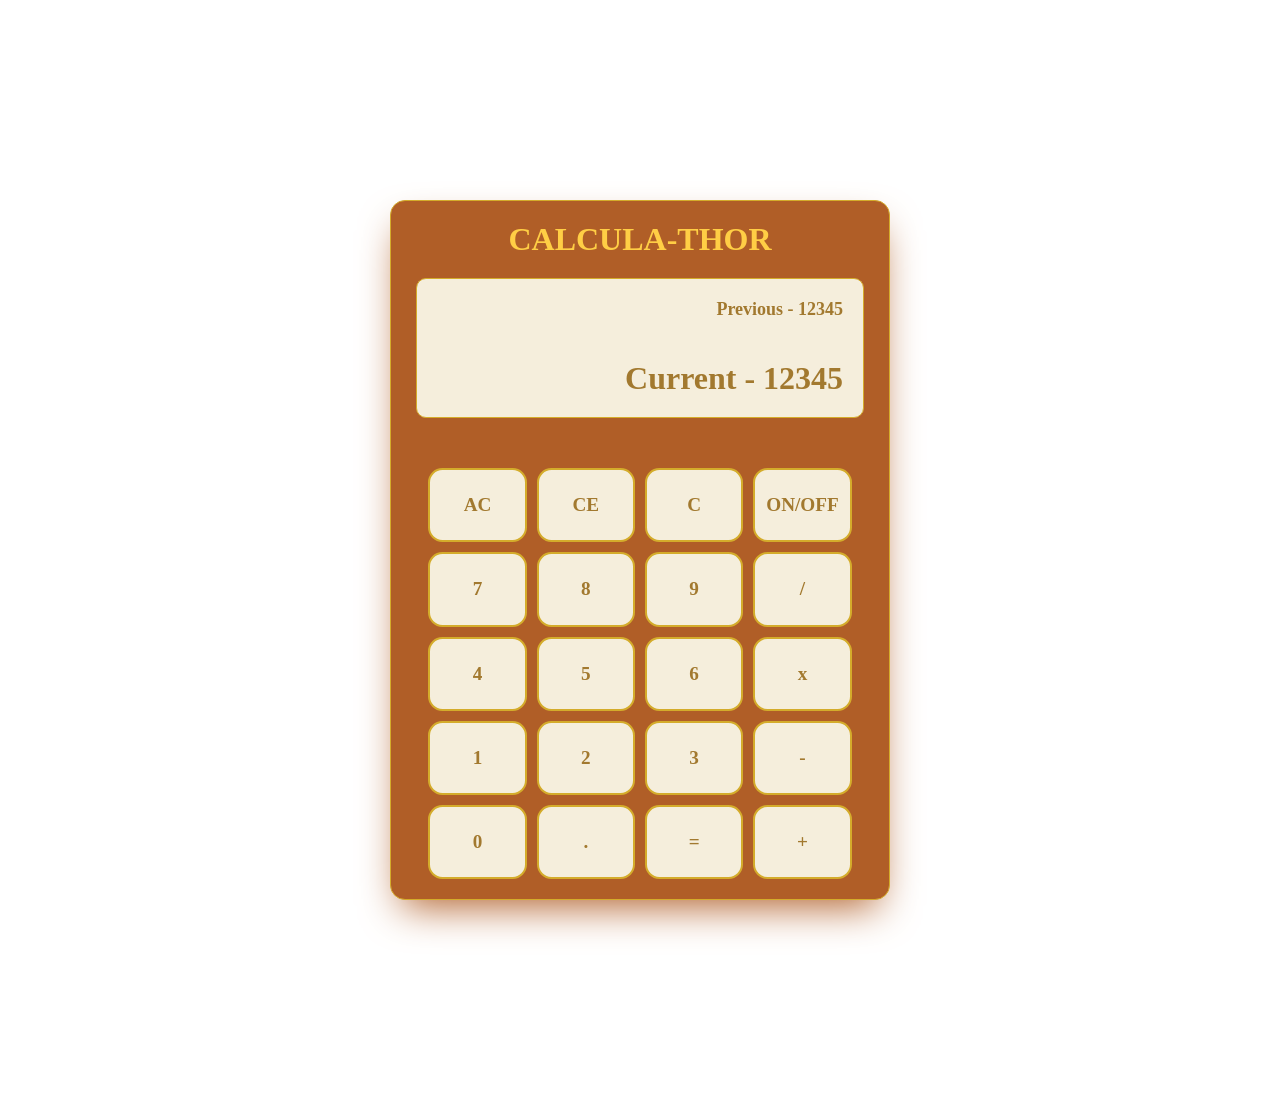
==== index.html @ 6b0bc5ff "created main UI of the calculator app" ====
<!DOCTYPE html>
<html lang="en">
<head>
    <meta charset="UTF-8">
    <meta http-equiv="X-UA-Compatible" content="IE=edge">
    <meta name="viewport" content="width=device-width, initial-scale=1.0">
    <link href="//db.onlinewebfonts.com/c/fd1ad3a0f95210975d2f5607501020b5?family=Norse" rel="stylesheet" type="text/css"/>
    <link rel="stylesheet" href="./style.css">
    <script src="./script.js" defer></script>
    <title>Calcula-Thor</title>
</head>
<body>
    <div id="body">
        <h1>CALCULA-THOR</h1>
        <div id="display-div">
            <p id="previous">Previous - 12345</p>
            <p id="current">Current - 12345</p>
        </div>
        <div id="button-container">
            <button class="buttons symbols">AC</button>
            <button class="buttons symbols">CE</button>
            <button class="buttons symbols">C</button>
            <button class="buttons power">ON/OFF</button>
            <button class="buttons">7</button>
            <button class="buttons">8</button>
            <button class="buttons">9</button>
            <button class="buttons symbols">/</button>
            <button class="buttons">4</button>
            <button class="buttons">5</button>
            <button class="buttons">6</button>
            <button class="buttons symbols">x</button>
            <button class="buttons">1</button>
            <button class="buttons">2</button>
            <button class="buttons">3</button>
            <button class="buttons symbols">-</button>
            <button class="buttons">0</button>
            <button class="buttons symbols">.</button>
            <button class="buttons symbols">=</button>
            <button class="buttons symbols">+</button>
        </div>
    </div>
</body>
</html>
---- style.css ----
* {
  box-sizing: border-box;
  margin: 0;
  padding: 0;
  font-family: "Norse";
}
h1 {
  color: #ffce45;
}
#body {
  align-items: center;
  background-color: #b05e27;
  border: 1px solid #d4ac2b;
  border-radius: 15px;
  box-shadow: 0 18px 40px -12px #b05e27;
  display: flex;
  flex-direction: column;
  gap: 20px;
  height: 700px;
  justify-content: space-between;
  margin: 200px auto;
  padding: 20px 0;
  width: 500px;
}

#display-div {
  background-color: #f5eedc;
  border: 1px solid #d4ac2b;
  border-radius: 10px;
  width: 90%;
}

#display-div {
  color: #a2792f;
  align-items: flex-end;
  display: flex;
  flex-direction: column;
  justify-content: space-around;
  flex-grow: 1;
  padding: 0 20px;
}

#previous,
#current {
  font-weight: bold;
}

#previous {
  font-size: large;
}

#current {
  font-size: xx-large;
}

#button-container {
  margin-top: 30px;
  flex-grow: 3;
  display: grid;
  grid-template-columns: repeat(4, 1fr);
  gap: 10px;
  width: 85%;
}
.buttons {
  background-color: #f5eedc;
  /* border: 1px solid #d4ac2b; */
  border: 2px solid #d4ac2b;
  border-radius: 0.75em;
  cursor: pointer;
  font-size: larger;
  font-weight: bolder;
  color: #a2792f;
  outline: none;
  transform-style: preserve-3d;
  transition: transform 150ms cubic-bezier(0, 0, 0.58, 1),
    background 150ms cubic-bezier(0, 0, 0.58, 1);
}

.buttons:hover {
  background: #ffce45;
  transform: translate(0, 0.25em);
}

.buttons:active {
  background: #f5eedc;
  transform: translate(0em, 0.75em);
}
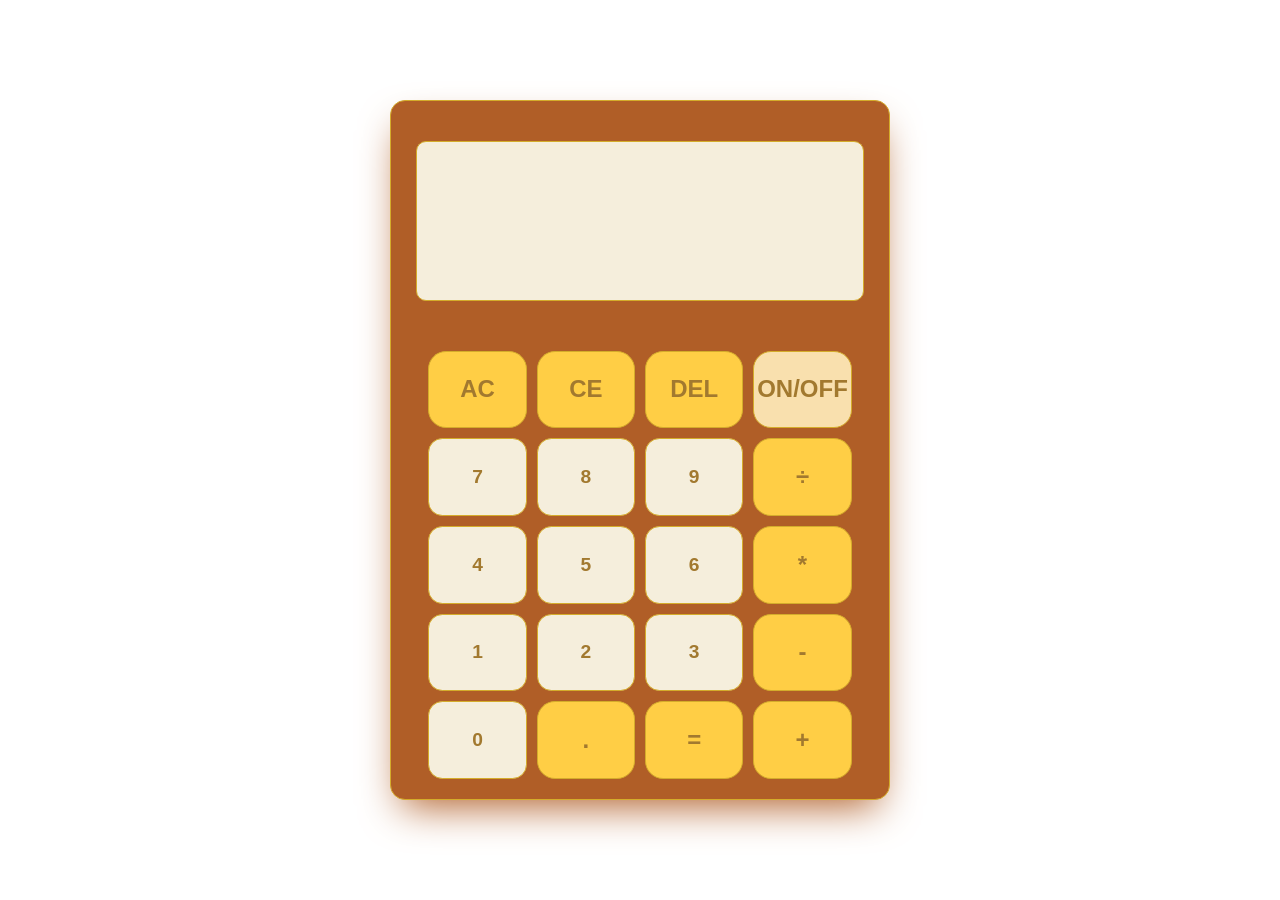
==== commit 2d4ec118: "created calculator object with methods using class constructor" ====
--- a/index.html
+++ b/index.html
@@ -11,32 +11,31 @@
 </head>
 <body>
     <div id="body">
-        <h1>CALCULA-THOR</h1>
         <div id="display-div">
-            <p id="previous">Previous - 12345</p>
-            <p id="current">Current - 12345</p>
+            <p data-previous-display id="previous"></p>
+            <p data-current-display id="current"></p>
         </div>
         <div id="button-container">
-            <button class="buttons symbols">AC</button>
-            <button class="buttons symbols">CE</button>
-            <button class="buttons symbols">C</button>
-            <button class="buttons power">ON/OFF</button>
-            <button class="buttons">7</button>
-            <button class="buttons">8</button>
-            <button class="buttons">9</button>
-            <button class="buttons symbols">/</button>
-            <button class="buttons">4</button>
-            <button class="buttons">5</button>
-            <button class="buttons">6</button>
-            <button class="buttons symbols">x</button>
-            <button class="buttons">1</button>
-            <button class="buttons">2</button>
-            <button class="buttons">3</button>
-            <button class="buttons symbols">-</button>
-            <button class="buttons">0</button>
-            <button class="buttons symbols">.</button>
-            <button class="buttons symbols">=</button>
-            <button class="buttons symbols">+</button>
+            <button data-all-clear class="buttons symbols">AC</button>
+            <button data-clear class="buttons symbols">CE</button>
+            <button data-delete class="buttons symbols">DEL</button>
+            <button data-power class="buttons power" onclick="power()">ON/OFF</button>
+            <button data-numbers class="buttons">7</button>
+            <button data-numbers class="buttons">8</button>
+            <button data-numbers class="buttons">9</button>
+            <button data-operators class="buttons symbols">÷</button>
+            <button data-numbers class="buttons">4</button>
+            <button data-numbers class="buttons">5</button>
+            <button data-numbers class="buttons">6</button>
+            <button data-operators class="buttons symbols">*</button>
+            <button data-numbers class="buttons">1</button>
+            <button data-numbers class="buttons">2</button>
+            <button data-numbers class="buttons">3</button>
+            <button data-operators class="buttons symbols">-</button>
+            <button data-numbers class="buttons">0</button>
+            <button data-numbers class="buttons symbols">.</button>
+            <button data-equals class="buttons symbols">=</button>
+            <button data-operators class="buttons symbols">+</button>
         </div>
     </div>
 </body>
--- a/style.css
+++ b/style.css
@@ -1,12 +1,12 @@
-* {
+*, *::before, *::after {
   box-sizing: border-box;
   margin: 0;
   padding: 0;
-  font-family: "Norse";
+  outline: none;
+  font-family: "Norse", sans-serif;
+
 }
-h1 {
-  color: #ffce45;
-}
+
 #body {
   align-items: center;
   background-color: #b05e27;
@@ -18,7 +18,7 @@
   gap: 20px;
   height: 700px;
   justify-content: space-between;
-  margin: 200px auto;
+  margin: 100px auto;
   padding: 20px 0;
   width: 500px;
 }
@@ -28,9 +28,7 @@
   border: 1px solid #d4ac2b;
   border-radius: 10px;
   width: 90%;
-}
-
-#display-div {
+  height: 80px;
   color: #a2792f;
   align-items: flex-end;
   display: flex;
@@ -38,6 +36,9 @@
   justify-content: space-around;
   flex-grow: 1;
   padding: 0 20px;
+  margin-top: 20px;
+  word-wrap: break-word;
+  word-break: break-all;
 }
 
 #previous,
@@ -46,11 +47,12 @@
 }
 
 #previous {
-  font-size: large;
+  font-size: 2rem;
+  color: rgba(162, 121, 47, .75);
 }
 
 #current {
-  font-size: xx-large;
+  font-size: 2.5rem;
 }
 
 #button-container {
@@ -61,27 +63,62 @@
   gap: 10px;
   width: 85%;
 }
+
 .buttons {
   background-color: #f5eedc;
-  /* border: 1px solid #d4ac2b; */
-  border: 2px solid #d4ac2b;
+  border: 1px solid #d4ac2b;
   border-radius: 0.75em;
+  color: #a2792f;
   cursor: pointer;
   font-size: larger;
   font-weight: bolder;
-  color: #a2792f;
-  outline: none;
-  transform-style: preserve-3d;
   transition: transform 150ms cubic-bezier(0, 0, 0.58, 1),
     background 150ms cubic-bezier(0, 0, 0.58, 1);
+  transform-style: preserve-3d;
+}
+
+.symbols {
+  background-color: #ffce45;
+  font-size: 1.5rem;
+}
+
+.power {
+  background-color: #f9e0ae;
+  font-size: 1.5rem;
+}
+
+.buttons:hover,
+.symbols:hover,
+.power:hover {
+  transform: translate(0, 0.25em);
+}
+
+.buttons:active,
+.symbols:active,
+.power:active {
+  transform: translate(0em, 0.75em);
 }
 
 .buttons:hover {
   background: #ffce45;
-  transform: translate(0, 0.25em);
 }
 
-.buttons:active {
+.buttons:active,
+.symbols:hover,
+.power:hover {
   background: #f5eedc;
-  transform: translate(0em, 0.75em);
 }
+
+.symbols:active {
+  background: #ffce45;
+}
+
+.power:active {
+  background: #f9e0ae;
+}
+
+.battery, .battery:hover {
+  color: #d4ac2b;
+  background-color: #D3504A;
+  border: none;
+}
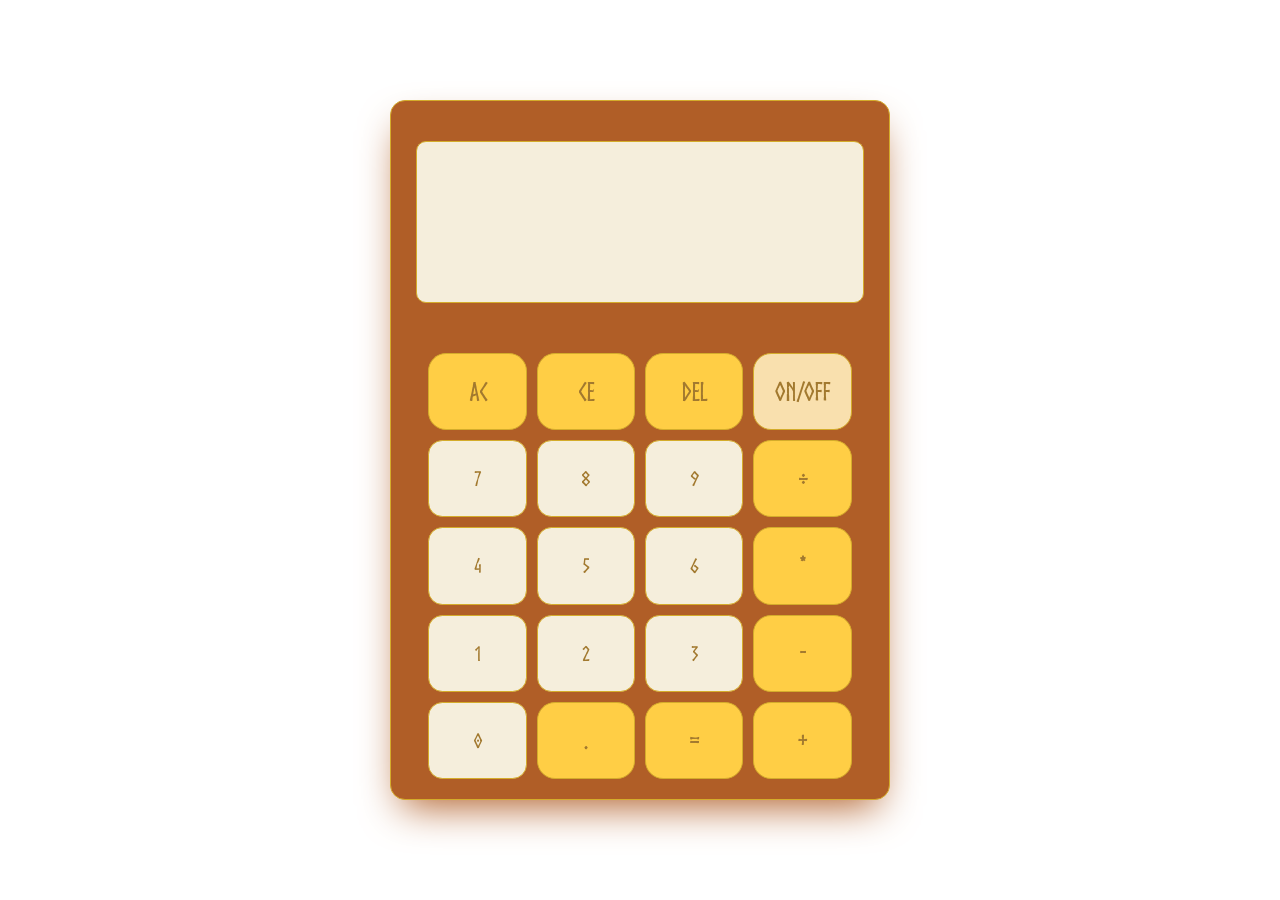
==== commit 3b7a30dc: "added font files" ====
--- a/index.html
+++ b/index.html
@@ -4,7 +4,6 @@
     <meta charset="UTF-8">
     <meta http-equiv="X-UA-Compatible" content="IE=edge">
     <meta name="viewport" content="width=device-width, initial-scale=1.0">
-    <link href="//db.onlinewebfonts.com/c/fd1ad3a0f95210975d2f5607501020b5?family=Norse" rel="stylesheet" type="text/css"/>
     <link rel="stylesheet" href="./style.css">
     <script src="./script.js" defer></script>
     <title>Calcula-Thor</title>
--- a/style.css
+++ b/style.css
@@ -1,3 +1,9 @@
+@font-face {
+  font-family: 'Norse';
+  src: url('./font/@font-face/fd1ad3a0f95210975d2f5607501020b5.woff') format('woff'), /* Chrome 6+, Firefox 3.6+, IE 9+, Safari 5.1+ */
+   url('./font/@font-face/fd1ad3a0f95210975d2f5607501020b5.ttf') format('truetype'); /* Chrome 4+, Firefox 3.5, Opera 10+, Safari 3—5 */
+}  
+
 *, *::before, *::after {
   box-sizing: border-box;
   margin: 0;
@@ -6,6 +12,8 @@
   font-family: "Norse", sans-serif;
 
 }
+
+
 
 #body {
   align-items: center;
